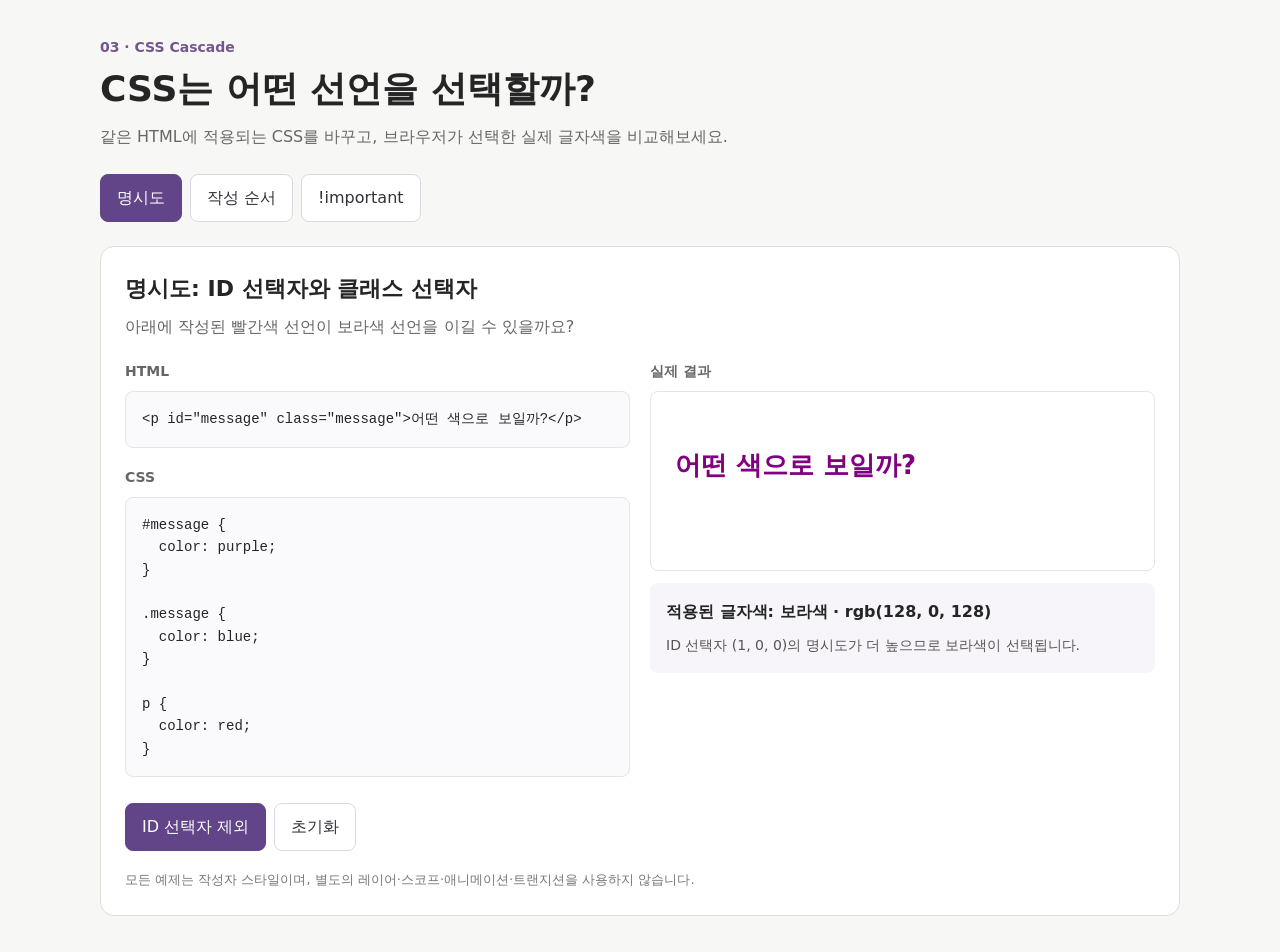
==== 03-css-cascade/index.html @ b63e7a31 "feat: CSS 캐스케이드 비교 예제 추가" ====
<!doctype html>
<html lang="ko">
  <head>
    <meta charset="UTF-8" />
    <meta name="viewport" content="width=device-width, initial-scale=1.0" />
    <title>CSS 우선순위 비교 | 웹 속 CS 예제</title>
    <style>
      * { box-sizing: border-box; }
      body { margin: 0; padding: 36px 24px; background: #f7f7f5; color: #252525; font-family: "Apple SD Gothic Neo", system-ui, sans-serif; line-height: 1.65; }
      main { max-width: 1080px; margin: auto; }
      .eyebrow { margin: 0; color: #735592; font-size: 14px; font-weight: 700; }
      h1 { margin: 6px 0 10px; font-size: clamp(25px, 4vw, 36px); line-height: 1.35; }
      .intro { margin: 0 0 24px; color: #666; }
      nav { display: flex; gap: 8px; flex-wrap: wrap; margin-bottom: 24px; }
      button { min-height: 44px; padding: 10px 16px; border: 1px solid #dcd8e1; border-radius: 8px; background: #fff; color: #343039; font: inherit; cursor: pointer; }
      button[aria-pressed="true"], #change { background: #624589; border-color: #624589; color: #fff; }
      button:focus-visible { outline: 3px solid #a58abd; outline-offset: 3px; }
      .panel { padding: 24px; border: 1px solid #deded9; border-radius: 14px; background: #fff; }
      h2 { margin: 0 0 6px; font-size: 22px; }
      #description { margin: 0 0 20px; color: #666; }
      .columns { display: grid; grid-template-columns: minmax(0, 1fr) minmax(0, 1fr); gap: 20px; }
      h3 { margin: 0 0 8px; color: #666; font-size: 14px; font-weight: 600; }
      pre { margin: 0 0 18px; padding: 16px; overflow: auto; border: 1px solid #e6e4e9; border-radius: 8px; background: #faf9fc; font-size: 14px; line-height: 1.6; }
      code { font-family: ui-monospace, SFMono-Regular, Menlo, monospace; }
      iframe { display: block; width: 100%; height: 180px; border: 1px solid #e6e4e9; border-radius: 8px; background: #fff; }
      .result { padding: 16px; margin-top: 12px; border-radius: 8px; background: #f7f5f9; }
      #result { margin: 0 0 8px; font-weight: 700; }
      #reason { margin: 0; font-size: 14px; color: #555; }
      .controls { display: flex; gap: 8px; flex-wrap: wrap; margin-top: 8px; }
      .note { margin: 18px 0 0; font-size: 13px; color: #777; }
      @media (max-width: 680px) { body { padding: 24px 16px; } .panel { padding: 16px; } .columns { grid-template-columns: 1fr; } }
    </style>
  </head>
  <body>
    <main>
      <p class="eyebrow">03 · CSS Cascade</p>
      <h1>CSS는 어떤 선언을 선택할까?</h1>
      <p class="intro">같은 HTML에 적용되는 CSS를 바꾸고, 브라우저가 선택한 실제 글자색을 비교해보세요.</p>
      <nav aria-label="비교할 예제">
        <button type="button" data-example="specificity" aria-pressed="true">명시도</button>
        <button type="button" data-example="order" aria-pressed="false">작성 순서</button>
        <button type="button" data-example="important" aria-pressed="false">!important</button>
      </nav>
      <section class="panel" aria-labelledby="example-title">
        <h2 id="example-title"></h2>
        <p id="description"></p>
        <div class="columns">
          <div>
            <h3>HTML</h3>
            <pre><code id="html-code"></code></pre>
            <h3>CSS</h3>
            <pre><code id="css-code"></code></pre>
          </div>
          <div>
            <h3>실제 결과</h3>
            <iframe id="preview" title="CSS 적용 결과"></iframe>
            <div class="result">
              <p id="result" role="status"></p>
              <p id="reason"></p>
            </div>
          </div>
        </div>
        <div class="controls">
          <button id="change" type="button"></button>
          <button id="reset" type="button">초기화</button>
        </div>
        <p class="note">모든 예제는 작성자 스타일이며, 별도의 레이어·스코프·애니메이션·트랜지션을 사용하지 않습니다.</p>
      </section>
    </main>
    <script>
      const html = '<p id="message" class="message">어떤 색으로 보일까?</p>';
      const examples = {
        specificity: {
          title: '명시도: ID 선택자와 클래스 선택자',
          description: '아래에 작성된 빨간색 선언이 보라색 선언을 이길 수 있을까요?',
          before: '#message {\n  color: purple;\n}\n\n.message {\n  color: blue;\n}\n\np {\n  color: red;\n}',
          after: '.message {\n  color: blue;\n}\n\np {\n  color: red;\n}',
          action: ['ID 선택자 제외', 'ID 선택자 복원'],
          reason: [
            'ID 선택자 (1, 0, 0)의 명시도가 더 높으므로 보라색이 선택됩니다.',
            'ID 규칙을 제외하면 클래스 선택자 (0, 1, 0)가 태그 선택자 (0, 0, 1)보다 우선합니다.',
          ],
        },
        order: {
          title: '작성 순서: 같은 선택자를 두 번 작성하면?',
          description: '선택자와 중요도는 그대로 두고, 선언 순서만 바꿔보세요.',
          before: '.message {\n  color: blue;\n}\n\n.message {\n  color: red;\n}',
          after: '.message {\n  color: red;\n}\n\n.message {\n  color: blue;\n}',
          action: ['작성 순서 뒤집기', '원래 순서로 복원'],
          reason: [
            '앞선 조건과 명시도가 같으므로 나중에 작성한 빨간색 선언이 선택됩니다.',
            '순서를 바꾸면 나중에 작성된 파란색 선언이 선택됩니다.',
          ],
        },
        important: {
          title: '!important: 명시도 비교보다 먼저',
          description: '클래스 선언에 !important를 붙이면 결과는 어떻게 달라질까요?',
          before: '#message {\n  color: purple;\n}\n\n.message {\n  color: blue;\n}',
          after: '#message {\n  color: purple;\n}\n\n.message {\n  color: blue !important;\n}',
          action: ['!important 적용', '!important 제거'],
          reason: [
            '두 선언이 모두 일반 선언이므로 명시도가 높은 ID 선택자의 보라색이 선택됩니다.',
            '중요도는 명시도보다 먼저 비교합니다. important 선언이 ID 선택자의 일반 선언보다 우선합니다.',
          ],
        },
      };

      let currentExample = 'specificity';
      let changed = false;
      const preview = document.getElementById('preview');
      const result = document.getElementById('result');
      const changeButton = document.getElementById('change');

      // 화면 설명과 별개로 실제 렌더링된 색을 읽음
      preview.addEventListener('load', () => {
        const target = preview.contentDocument.getElementById('message');
        const color = preview.contentWindow.getComputedStyle(target).color;
        const names = {
          'rgb(128, 0, 128)': '보라색',
          'rgb(0, 0, 255)': '파란색',
          'rgb(255, 0, 0)': '빨간색',
        };
        result.textContent = `적용된 글자색: ${names[color] || color} · ${color}`;
      });

      function renderExample() {
        const example = examples[currentExample];
        const css = changed ? example.after : example.before;
        const state = changed ? 1 : 0;
        document.getElementById('example-title').textContent = example.title;
        document.getElementById('description').textContent = example.description;
        document.getElementById('html-code').textContent = html;
        document.getElementById('css-code').textContent = css;
        document.getElementById('reason').textContent = example.reason[state];
        changeButton.textContent = example.action[state];
        result.textContent = '결과 확인 중…';
        document.querySelectorAll('[data-example]').forEach(button => {
          button.setAttribute('aria-pressed', String(button.dataset.example === currentExample));
        });
        // iframe 안에서 실행해 예제와 페이지 꾸밈용 CSS가 섞이지 않게 분리
        preview.srcdoc = `<!doctype html><html lang="ko"><head><meta charset="UTF-8"><style>body { margin: 0; padding: 24px; font-family: system-ui, sans-serif; } p { margin: 32px 0; font-size: 26px; font-weight: 700; }</style><style>${css}</style></head><body>${html}</body></html>`;
      }

      document.querySelectorAll('[data-example]').forEach(button => {
        button.addEventListener('click', () => {
          currentExample = button.dataset.example;
          changed = false;
          renderExample();
        });
      });
      changeButton.addEventListener('click', () => {
        changed = !changed;
        renderExample();
      });
      document.getElementById('reset').addEventListener('click', () => {
        changed = false;
        renderExample();
      });
      renderExample();
    </script>
  </body>
</html>
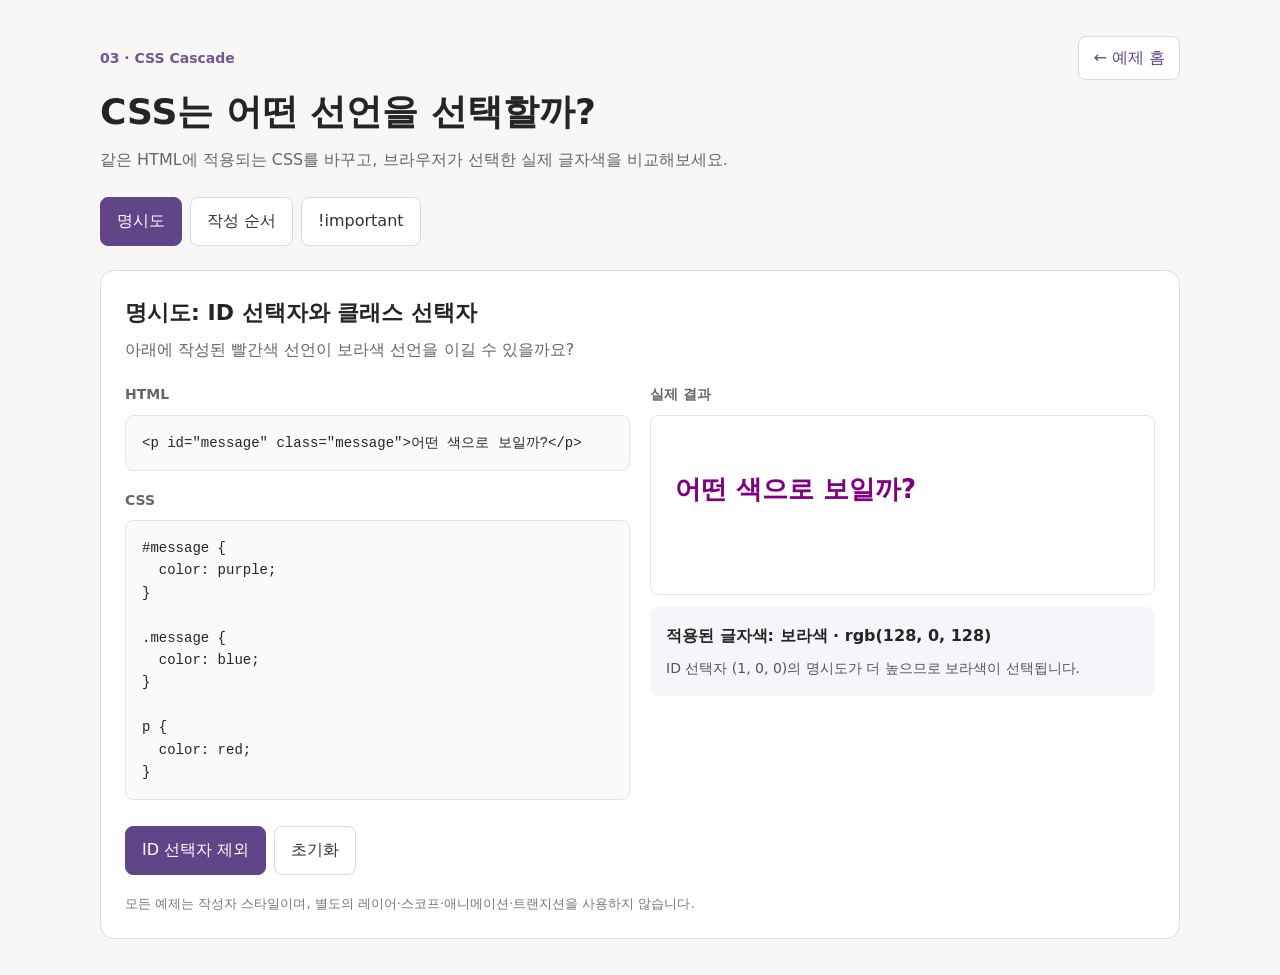
==== commit 36731fda: "feat: CSS 예제 홈 이동 링크 추가" ====
--- a/03-css-cascade/index.html
+++ b/03-css-cascade/index.html
@@ -8,6 +8,10 @@
       * { box-sizing: border-box; }
       body { margin: 0; padding: 36px 24px; background: #f7f7f5; color: #252525; font-family: "Apple SD Gothic Neo", system-ui, sans-serif; line-height: 1.65; }
       main { max-width: 1080px; margin: auto; }
+      .topbar { display: flex; align-items: center; justify-content: space-between; gap: 16px; flex-wrap: wrap; margin-bottom: 8px; }
+      .home-link { display: inline-flex; align-items: center; min-height: 44px; padding: 8px 14px; border: 1px solid #dcd8e1; border-radius: 8px; background: #fff; color: #624589; text-decoration: none; }
+      .home-link:hover { background: #eee9f4; }
+      .home-link:focus-visible { outline: 3px solid #a58abd; outline-offset: 3px; }
       .eyebrow { margin: 0; color: #735592; font-size: 14px; font-weight: 700; }
       h1 { margin: 6px 0 10px; font-size: clamp(25px, 4vw, 36px); line-height: 1.35; }
       .intro { margin: 0 0 24px; color: #666; }
@@ -33,7 +37,10 @@
   </head>
   <body>
     <main>
-      <p class="eyebrow">03 · CSS Cascade</p>
+      <div class="topbar">
+        <p class="eyebrow">03 · CSS Cascade</p>
+        <a class="home-link" href="../">← 예제 홈</a>
+      </div>
       <h1>CSS는 어떤 선언을 선택할까?</h1>
       <p class="intro">같은 HTML에 적용되는 CSS를 바꾸고, 브라우저가 선택한 실제 글자색을 비교해보세요.</p>
       <nav aria-label="비교할 예제">
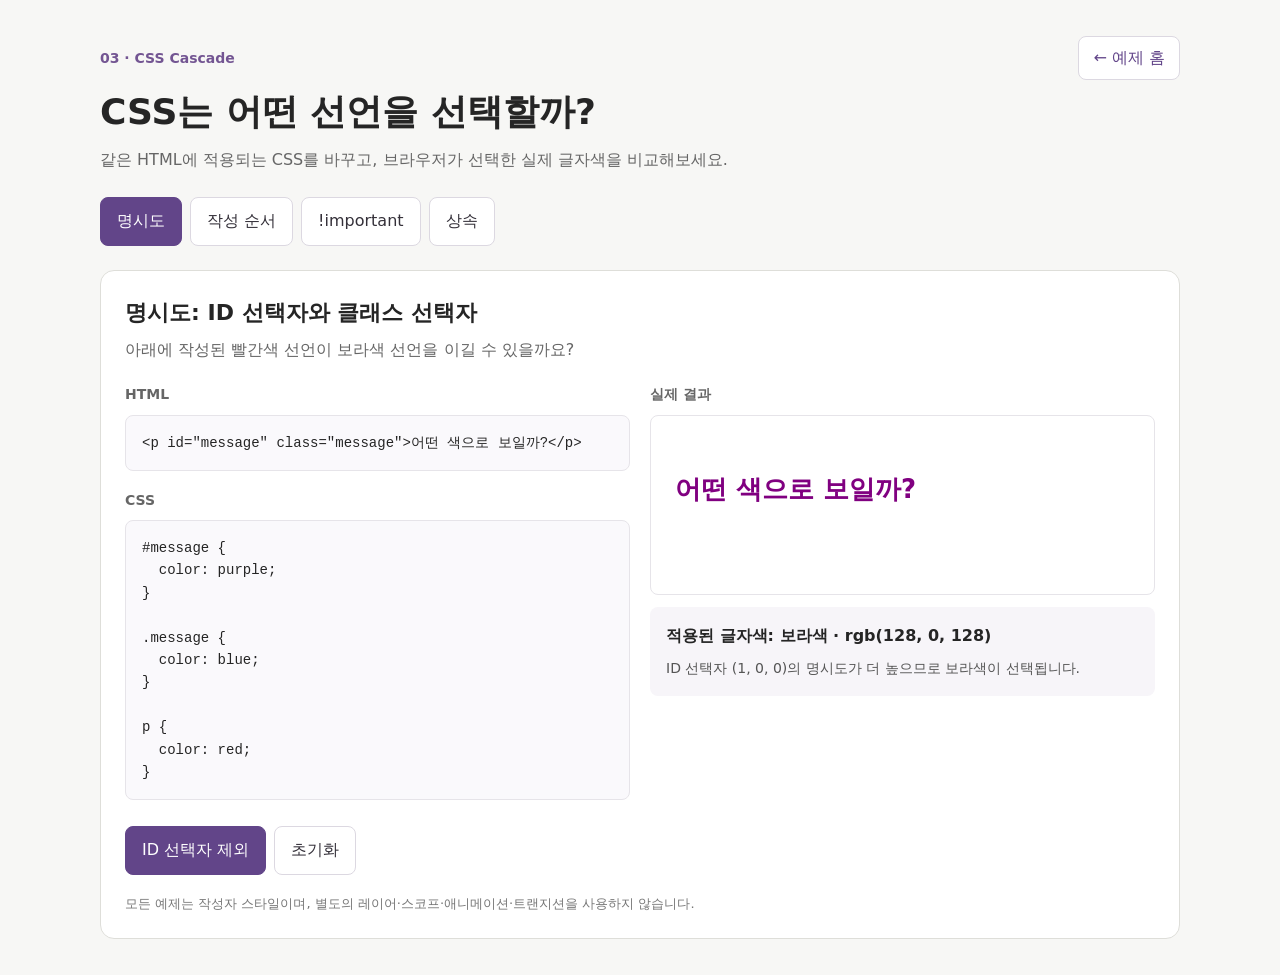
==== commit 3d958e5b: "feat: CSS 상속 비교 예제 추가" ====
--- a/03-css-cascade/index.html
+++ b/03-css-cascade/index.html
@@ -47,6 +47,7 @@
         <button type="button" data-example="specificity" aria-pressed="true">명시도</button>
         <button type="button" data-example="order" aria-pressed="false">작성 순서</button>
         <button type="button" data-example="important" aria-pressed="false">!important</button>
+        <button type="button" data-example="inheritance" aria-pressed="false">상속</button>
       </nav>
       <section class="panel" aria-labelledby="example-title">
         <h2 id="example-title"></h2>
@@ -110,6 +111,18 @@
             '중요도는 명시도보다 먼저 비교합니다. important 선언이 ID 선택자의 일반 선언보다 우선합니다.',
           ],
         },
+        inheritance: {
+          title: '상속: 부모의 어떤 값이 전달될까?',
+          description: '부모의 글자색과 여백이 자식에게 모두 전달되는지 확인해보세요.',
+          html: '<div class="parent">\n  <div id="message" class="message">부모의 색을 물려받을까?</div>\n</div>',
+          before: '.parent {\n  color: purple;\n  margin: 24px;\n}',
+          after: '.parent {\n  color: purple;\n  margin: 24px;\n}\n\n.message {\n  color: blue;\n}',
+          action: ['자식 색상 직접 지정', '자식 색상 지정 제거'],
+          reason: [
+            '자식은 부모의 color를 상속하지만, margin은 상속하지 않아 초기값 0을 사용합니다. 점선은 부모 영역을 나타냅니다.',
+            '자식에 color를 직접 지정하면 부모의 보라색을 상속하는 대신 자신의 파란색 선언을 사용합니다. 자식 margin은 여전히 0입니다.',
+          ],
+        },
       };
 
       let currentExample = 'specificity';
@@ -121,22 +134,27 @@
       // 화면 설명과 별개로 실제 렌더링된 색을 읽음
       preview.addEventListener('load', () => {
         const target = preview.contentDocument.getElementById('message');
-        const color = preview.contentWindow.getComputedStyle(target).color;
+        const computedStyle = preview.contentWindow.getComputedStyle(target);
+        const color = computedStyle.color;
         const names = {
           'rgb(128, 0, 128)': '보라색',
           'rgb(0, 0, 255)': '파란색',
           'rgb(255, 0, 0)': '빨간색',
         };
         result.textContent = `적용된 글자색: ${names[color] || color} · ${color}`;
+        if (currentExample === 'inheritance') {
+          result.textContent += ` / 자식 margin: ${computedStyle.margin}`;
+        }
       });
 
       function renderExample() {
         const example = examples[currentExample];
+        const exampleHtml = example.html || html;
         const css = changed ? example.after : example.before;
         const state = changed ? 1 : 0;
         document.getElementById('example-title').textContent = example.title;
         document.getElementById('description').textContent = example.description;
-        document.getElementById('html-code').textContent = html;
+        document.getElementById('html-code').textContent = exampleHtml;
         document.getElementById('css-code').textContent = css;
         document.getElementById('reason').textContent = example.reason[state];
         changeButton.textContent = example.action[state];
@@ -145,7 +163,7 @@
           button.setAttribute('aria-pressed', String(button.dataset.example === currentExample));
         });
         // iframe 안에서 실행해 예제와 페이지 꾸밈용 CSS가 섞이지 않게 분리
-        preview.srcdoc = `<!doctype html><html lang="ko"><head><meta charset="UTF-8"><style>body { margin: 0; padding: 24px; font-family: system-ui, sans-serif; } p { margin: 32px 0; font-size: 26px; font-weight: 700; }</style><style>${css}</style></head><body>${html}</body></html>`;
+        preview.srcdoc = `<!doctype html><html lang="ko"><head><meta charset="UTF-8"><style>body { margin: 0; padding: 24px; font-family: system-ui, sans-serif; } p { margin: 32px 0; font-size: 26px; font-weight: 700; } .parent { border: 1px dashed #aaa; padding: 12px; font-size: 22px; font-weight: 700; }</style><style>${css}</style></head><body>${exampleHtml}</body></html>`;
       }
 
       document.querySelectorAll('[data-example]').forEach(button => {
